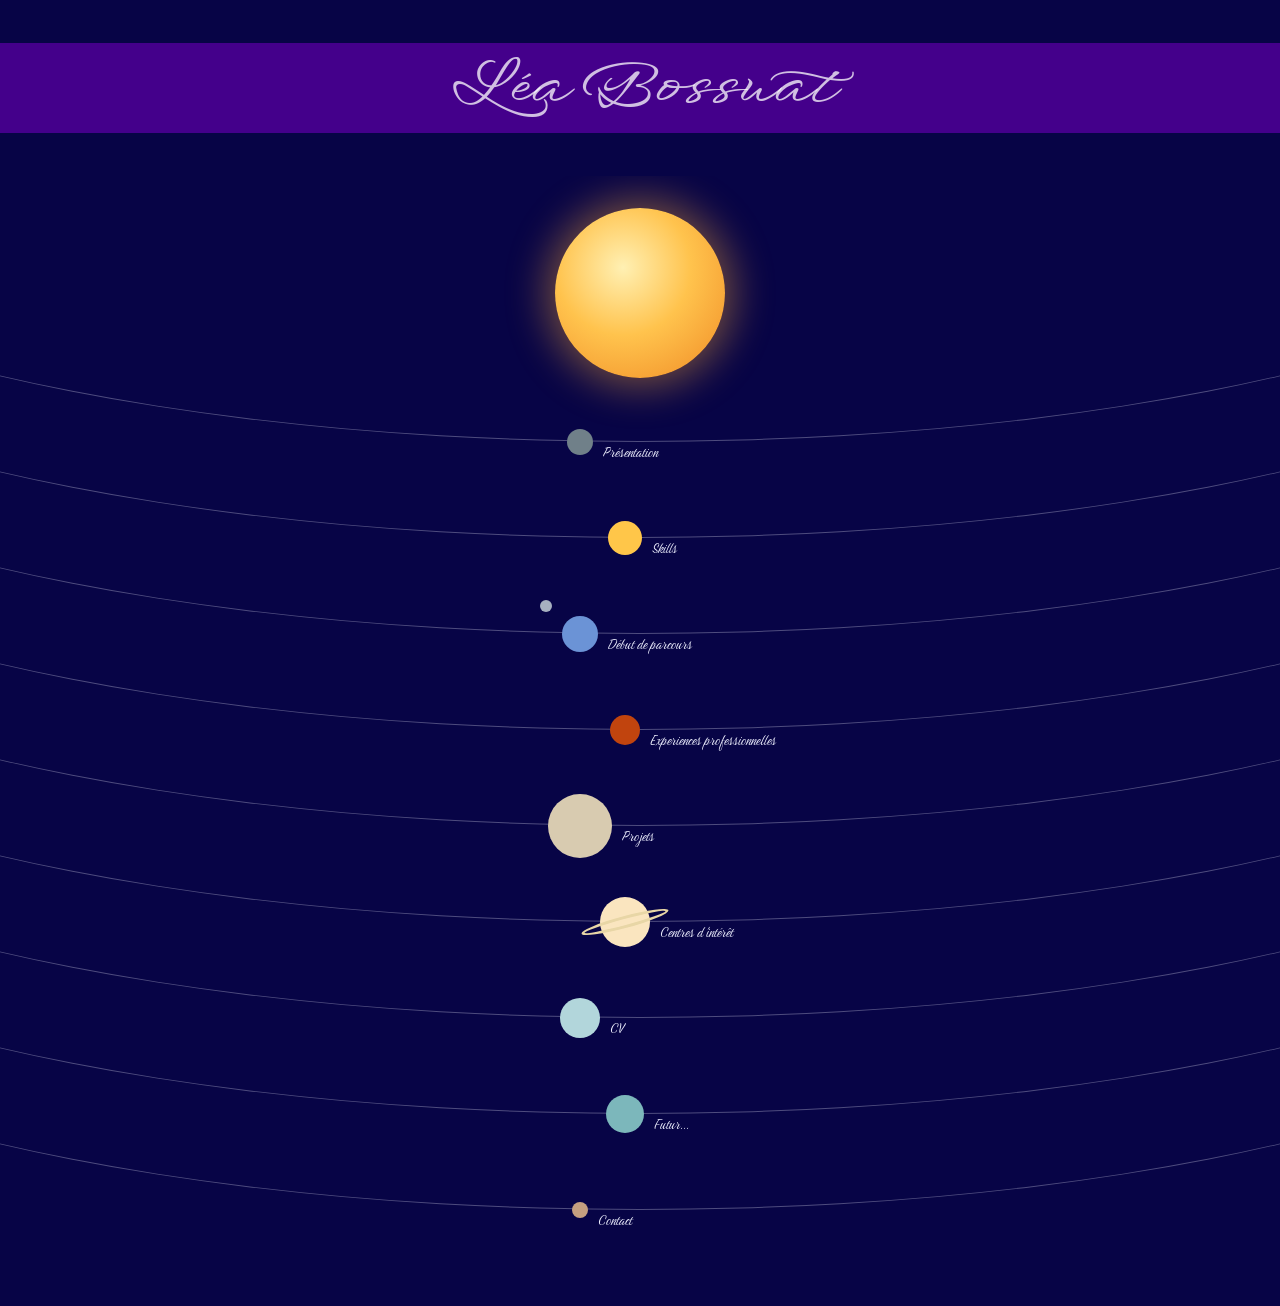
==== home-page.html @ 524cb4bd "first commit" ====
<!DOCTYPE html>
<html lang="fr">


    <head>
        <meta charset="UTF-8">
        <title>Bossuat Léa - Portfolio</title>
        <meta name="viewport" content="width=device-width, initial-scale=1.0">
        <script src="https://cdnjs.cloudflare.com/ajax/libs/materialize/1.0.0/js/materialize.min.js"></script>

        <!-- Font titre -->
        <link rel="preconnect" href="https://fonts.googleapis.com">
        <link rel="preconnect" href="https://fonts.gstatic.com" crossorigin>
        <link href="https://fonts.googleapis.com/css2?family=WindSong:wght@500&display=swap" rel="stylesheet">

        <!-- Font texte -->
        <link rel="preconnect" href="https://fonts.googleapis.com">
        <link rel="preconnect" href="https://fonts.gstatic.com" crossorigin>
        <link href="https://fonts.googleapis.com/css2?family=Birthstone&family=WindSong:wght@400;500&display=swap" rel="stylesheet">

        <link rel="stylesheet" href="home-page.css">
    </head>

    <body class="infinite-blue">

        <!-- Titre de haut de page -->
        <header class="cosmic-purple">
            <h1 class="white">Léa Bossuat</h1>
        </header>

        <!-- Système solaire -->
        <main class="systeme">

            <!-- Soleil -->
            <a class="soleil" id="soleil"></a>

            <!-- Planètes début -->
            <ol class="orbites">
            <li class="orbite" id="o-presentation">
                    <a href="#presentation" class="planete mercure">
                        <span class="etiquette">Présentation</span>
                    </a>
                </li>

                <li class="orbite" id="o-skills">
                    <a href="#skills" class="planete venus">
                        <span class="etiquette">Skills</span>
                    </a>
                </li>

                <!-- Terre & Lune -->
                <li class="orbite" id="o-parcours">
                    <a href="#debut-parcours" class="planete terre">
                        <span class="etiquette">Début de parcours</span>
                    </a>
                    <a href="#parcours-en-cours" class="lune" aria-label="Parcours en cours"></a>
                </li>

                <!-- Planètes suite -->
                <li class="orbite" id="o-experience">
                    <a href="#experience" class="planete mars">
                        <span class="etiquette">Experiences professionnelles</span>
                    </a>
                </li>

                <li class="orbite" id="o-projets">
                    <a href="#projets" class="planete jupiter">
                        <span class="etiquette">Projets</span>
                    </a>
                </li>

                <li class="orbite" id="o-interets">
                    <a href="#interets" class="planete saturne">
                        <span class="etiquette">Centres d'intérêt</span>
                    </a>
                </li>

                <li class="orbite" id="o-cv">
                    <a href="#cv" class="planete uranus">
                        <span class="etiquette">CV</span>
                    </a>
                </li>

                <li class="orbite" id="o-futur">
                    <a href="#futur" class="planete neptune">
                        <span class="etiquette">Futur...</span>
                    </a>
                </li>

                 <li class="orbite" id="o-contact">
                    <a href="#contact" class="planete pluton">
                        <span class="etiquette">Contact</span>
                    </a>
                 </li>

            </ol>
        </main>

    <!-- FICHES PLANETES -->

        <!-- Présentation -->
        <section class="fiche" id="presentation" aria-labelledby="t-presentation">
            <a href="#o-presentation" class="grande-planete mercure" aria-label="Revenir au système solaire"></a>
            <div class="volet">
                <p class="astuce">Touche la planète pour revenir</p>
                <h2 id="t-presentation">Présentation</h2>
                <p class="center"> Hello ! Je m'appelle Léa Bossuat, j'ai 19 ans et je vous souhaite la bienvenue sur mon 1er portfolio !</p>
                <p class="center">
                    J'ai étudié dans le sud de la France jusqu'à mon baccalauréat avant de déménager à Versailles pour continuer mes études. Je pars en parfumerie, car depuis petite, les jardins, les fleurs et les odeurs m'attirent beaucoup. Après 2 années et l'obtention de mon diplôme, je décide de retourner dans le sud d'abord pour retrouver mes proches mais aussi pour me réorienter. 
                    C'est quelque mois avant ce déménagement que je découvre EPITECH et que je me décide à tenter l'experience, motivé par ma passion d'enfant, les jeux vidéo.<br>     
                </p>
                <p class="center"> 
                    Comme vous avez pu le voir en arrivant, mon portfolio est sur le thème de notre système solaire, vous allez pouvoir voyager entre les planètes pour me découvrir moi et mon parcours petit à petit.<br>
                    Sur ce, je vous souhaite bon voyage ! 
                </p>
                <nav class="fiche-nav">
                    <a href="#skills" class="nav-suiv">
                        <span class="mini venus"></span>Skills
                    </a>
                </nav>
            </div>
        </section>

        <!-- Skills -->
        <section class="fiche" id="skills" aria-labelledby="t-skills">
            <a href="#o-skills" class="grande-planete venus" aria-label="Revenir au système solaire"></a>
            <div class="volet">
                <p class="astuce">Touche la planète pour revenir</p>
                <h2 id="t-skills">Skills</h2>
                <p>Langues</p>
                <ul class="competences">
                    <li>
                        <span class="competence-nom">Francais </span>Native 
                    <li>
                        <span class="competence-nom">Anglais</span>
                        <span class="barre niveau-80" role="meter" aria-valuenow="80" aria-valuemin="0" aria-valuemax="100" aria-label="Anglais"></span>
                    </li>
                </ul>

                <p>Langages</p>
                <ul class="competences">
                    <li>
                        <span class="competence-nom">Python</span>
                        <span class="barre niveau-60" role="meter" aria-valuenow="60" aria-valuemin="0" aria-valuemax="100" aria-label="Python"></span>
                    <li>
                        <span class="competence-nom">HTML</span>
                        <span class="barre niveau-50" role="meter" aria-valuenow="50" aria-valuemin="0" aria-valuemax="100" aria-label="HTML"></span>
                    </li>
                    <li>
                        <span class="competence-nom">CSS </span>
                        <span class="barre niveau-45" role="meter" aria-valuenow="45" aria-valuemin="0" aria-valuemax="100" aria-label="CSS"></span>
                    </li>
                    <li>
                        <span class="competence-nom">JavaScript</span>
                        <span class="barre niveau-20" role="meter" aria-valuenow="20" aria-valuemin="0" aria-valuemax="100" aria-label="JavaScript"></span>
                    </li>
                </ul>

                <p><h3>Soft skills</h3></p>
                <ul>
                    <li>Travail d'équipe</li>
                    <li>Autonomie</li>
                    <li>Communication</li>
                    <li>Adaptabilité</li>
                    <li>Esprit critique</li>
                </ul>

                <nav class="fiche-nav">
                    <a href="#presentation" class="nav-prec">
                        <span class="mini mercure"></span>Présentation
                    </a>
                    <a href="#debut-parcours" class="nav-suiv">
                        <span class="mini terre"></span>Début de parcours
                    </a>
                </nav>
            </div>
        </section>

        <!-- Debut de parcours -->
        <section class="fiche" id="debut-parcours" aria-labelledby="t-debut-parcours">
            <a href="#o-parcours" class="grande-planete terre" aria-label="Revenir au système solaire"></a>
            <div class="volet">
                <p class="astuce">Touche la planète pour revenir</p>
                <h2 id="t-debut-parcours">Début de parcours</h2>

                <p>
                    <article class="item">
                        <div class="item-gauche">
                            <h3>Lycée l'Empéri</h3>
                            <p>Salon de Provence<br>
                                2023-2024</p>
                        </div>
                        <div class="item-droite">
                            <h3>Baccalauréat</h3>
                            <p>Obtention du baccalauréat a dominante scientifique (Mathématiques, Physique-chimie, SVT -abandonnée en 1ère-) avec mention</p>
                        </div>
                    </article>

                    <article class="item">
                        <div class="item-gauche">
                            <h3>ISIPCA</h3>
                            <p>Versailles<br>
                                2024-2026</p>
                        </div>
                        <div class="item-droite">
                            <h3>Formation TSL (Technicien spécialisé des laboratoires)</h3>
                            <p>
                                Formation professionnalisante BAC+2, en parfumerie, cosmétique et arôme.<br>
                                Alternance, travail en laboratoire, analyse de matières premières.
                            </p>
                        </div>
                    </article>
                </p>

                <nav class="fiche-nav">
                    <a href="#skills" class="nav-prec">
                        <span class="mini venus"></span>Skills
                    </a>

                    <!-- Ligne pour la lune au milieu -->
                    <a href="#parcours-en-cours" class="nav-centre">
                        <span class="mini lune-couleur"></span>Parcours en cours
                    </a>

                    <a href="#experience" class="nav-suiv">
                        <span class="mini mars"></span>Experiences professionnelles
                    </a>
                </nav>
            </div>
        </section>

        <!-- Parcours en cours -->
        <section class="fiche" id="parcours-en-cours" aria-labelledby="t-parcours-en-cours">
            <a href="#o-parcours" class="grande-planete lune-couleur" aria-label="Revenir au système solaire"></a>
            <div class="volet">
                <p class="astuce">Touche la Lune pour revenir</p>
                <h2 id="t-parcours-en-cours">Parcours en cours</h2>
                <p>
                    <article class="item">
                        <div class="item-gauche">
                            <h3>EPITECH</h3>
                            <p>
                                Montpellier<br>
                                2026-2029
                            </p>
                        </div>
                        <div class="item-droite">
                            <h3>Master of Science</h3>
                            <p>
                                2026 - Début en 3ème année en Pré-MSc <br>
                                Apprentissage de langages (Python, HTML, CSS, ...)
                            </p>
                        </div>
                    </article>
                </p>
                <nav class="fiche-nav">
                    <a href="#debut-parcours" class="nav-centre">
                        <span class="mini terre"></span>Début du parcours
                    </a>
                </nav>
            </div>
        </section>

        <!-- Experience professionnelles -->
        <section class="fiche" id="experience" aria-labelledby="t-experience">
            <a href="#o-experience" class="grande-planete mars" aria-label="Revenir au système solaire"></a>
            <div class="volet">
                <p class="astuce">Touche la planète pour revenir</p>
                <h2 id="t-experience">Experiences professionnelles</h2>
                <p>
                    <article class="item">
                        <div class="item-gauche">
                            <h3>Alternance <br> ISIPCA</h3>
                            <p>
                                2024-2026
                            </p>
                        </div>
                        <div class="item-droite">
                            <h3>IFF - International Flavors & Fragrances</h3>
                            <p>
                                Entreprise mondiale, où j'ai pu découvrir toute la chaine de création d'un parfum.
                                J'ai pu également tester différents poste dans mon service : <br>
                                la pesée, <br>
                                le planning (gestion et distribution des demandes), <br>
                                le stockage (gestion de matières premières : commande, rangement, peremption, pollution)<br>
                                <br>
                                J'ai pu acquérir de nombreuses compétences comme l'organisation ou même la gestion du temps avec des délais à respecter.
                            </p>
                        </div>
                    </article>
                </p>
                <nav class="fiche-nav">
                    <a href="#debut-parcours" class="nav-prec">
                        <span class="mini terre"></span>Début de parcours
                    </a>
                    <a href="#projets" class="nav-suiv">
                        <span class="mini jupiter"></span>Projets
                    </a>
                </nav>
            </div>
        </section>

        <!-- Projets -->
        <section class="fiche" id="projets" aria-labelledby="t-projets">
            <a href="#o-projets" class="grande-planete jupiter" aria-label="Revenir au système solaire"></a>
            <div class="volet">
                <p class="astuce">Touche la planète pour revenir</p>
                <h2 id="t-projets">Projets</h2>
                <p>Texte</p>
                <nav class="fiche-nav">
                    <a href="#experience" class="nav-prec">
                        <span class="mini mars"></span>Experiences professionnelles
                    </a>
                    <a href="#interets" class="nav-suiv">
                        <span class="mini saturne"></span>Centre d'intérêts
                    </a>
                </nav>
            </div>
        </section>

         <!-- Centre d'intérêts -->
        <section class="fiche" id="interets" aria-labelledby="t-interets">
            <a href="#o-interets" class="grande-planete saturne" aria-label="Revenir au système solaire"></a>
            <div class="volet">
                <p class="astuce">Touche la planète pour revenir</p>
                <h2 id="t-interets">Centre d'intérêt</h2>
                <div class="cartes">
                    <article class="carte Saturne">
                        <h3>Jeux vidéo</h3>
                        <p>Texte</p>
                    </article>
                    <article class="carte Saturne">
                        <h3>Parfum</h3>
                        <p>Texte</p>
                    </article>
                    <article class="carte Saturne">
                        <h3>Voyage</h3>
                        <p>Texte</p>
                    </article>
                    <article class="carte Saturne">
                        <h3>Sport</h3>
                        <p>Texte</p>
                    </article>
                    <article class="carte Saturne">
                        <h3>Astronomie</h3>
                        <p>Texte</p>
                    </article>
                    <article class="carte Saturne">
                        <h3>Mythologie</h3>
                        <p>Texte</p>
                    </article>
                </div>
                <nav class="fiche-nav">
                    <a href="#projets" class="nav-prec">
                        <span class="mini jupiter"></span>Projets
                    </a>
                    <a href="#cv" class="nav-suiv">
                        <span class="mini uranus"></span>CV
                    </a>
                </nav>
            </div>
        </section>

        <!-- CV -->
        <section class="fiche" id="cv" aria-labelledby="t-cv">
            <a href="#o-cv" class="grande-planete uranus" aria-label="Revenir au système solaire"></a>
            <div class="volet">
                <p class="astuce">Touche la planète pour revenir</p>
                <h2 id="t-cv">CV</h2>
                <p class="center">
                    Mon CV, à télécharger en pdf ci dessous : <br>
                    <br>
                    <a href="cv.pdf" download>Télécharger mon CV</a>
                </p>
                <nav class="fiche-nav">
                    <a href="#interets" class="nav-prec">
                        <span class="mini saturne"></span>Centre d'intérêt
                    </a>
                    <a href="#futur" class="nav-suiv">
                        <span class="mini neptune"></span>Futur
                    </a>
                </nav>
            </div>
        </section>

        <!-- Futur -->
        <section class="fiche" id="futur" aria-labelledby="t-futur">
            <a href="#o-futur" class="grande-planete neptune" aria-label="Revenir au système solaire"></a>
            <div class="volet">
                <p class="astuce">Touche la planète pour revenir</p>
                <h2 id="t-futur">Futur</h2>
                <p>Texte</p>
                <nav class="fiche-nav">
                    <a href="#cv" class="nav-prec">
                        <span class="mini uranus"></span>CV
                    </a>
                    <a href="#contact" class="nav-suiv">
                        <span class="mini pluton"></span>Contact
                    </a>
                </nav>
            </div>
        </section>

        <!-- Contact -->
        <section class="fiche" id="contact" aria-labelledby="t-contact">
            <a href="#o-contact" class="grande-planete pluton" aria-label="Revenir au système solaire"></a>
            <div class="volet">
                <p class="astuce">Touche la planète pour revenir</p>
                <h2 id="t-contact">Contact</h2>

                <p class="lien">
                    <a href="https://github.com/Asleya" target="_blank" rel="noopener"> GitHub </a>   -   
                    <a href="https://www.linkedin.com/in/léa-bossuat-60a675300/" target="_blank" re="noopener"> Linkedin </a>   -   
                    <a href="https://www.instagram.com/juste._.lea_/" target="_blank" rel="noopener"> Instagram </a>
                </p>

                <form class="formulaire" action="https://formspree.io/f/mdekllyo" method="post">
                    <label for="nom">Nom</label>
                    <input type="text" id="nom" name="nom" required>

                    <label for="prenom">Prénom</label>
                    <input type="text" id="prenom" name="prenom" required>

                    <label for="email">Email</label>
                    <input type="email" id="email" name="email" required>

                    <label for="message">Message</label>
                    <textarea id="message" name="message" rows="5"></textarea>
 
                    <button type="submit">Submit</button>
                </form>
                <nav class="fiche-nav">
                    <a href="#futur" class="nav-prec">
                        <span class="mini neptune"></span>Futur
                    </a>
                </nav>
            </div>
        </section>

    </body>
</html>
---- home-page.css ----
.infinite-blue { background-color: #070446; } /* Background principal*/
.cosmic-purple { background-color: #44008b; } /* Background titre*/
.white { color: rgba(255, 255, 255, 0.75)} /* Texte h1*/

a {color: inherit; text-decoration: none; }

/*Font et détail titre*/
h1 { 
    font-family: "WindSong", cursive;
    font-size: 4rem;
    font-weight: 500;
    font-style: normal;
    text-align:center;
}

.birthstone-regular {
  font-family: "Birthstone", cursive;
  font-weight: 400;
  font-style: normal;
}

/* Couleurs et photo astres */ 

.mercure {
    --taille: 26px;
    --couleur: #708089;
}

.venus {
    --taille: 34px;
    --couleur: #FFC649;
}

.terre {
    --taille: 36px;
    --couleur: #6b93d6;
}

.lune {
    --taille: 12px;
    --couleur: #A7B0C0;
}

.mars {
    --taille: 30px;
    --couleur: #C1440E; 
}

.jupiter {
    --taille: 64px;
    --couleur: #d8cbb0;
}

.saturne {
    --taille: 50px;
    --couleur: #FAE5BF; 
}

.uranus {
    --taille: 40px;
    --couleur: #B2D6DB;
}

.neptune {
    --taille: 38px;
    --couleur: #7CB7BB; 
}

.pluton {
    --taille: 16px;
    --couleur: #C5A080; 
}

.soleil-couleur { --couleur: #ffb938; }
.lune-couleur { --couleur: #A7B0C0; }

/* Base */

*,
*::before,
*::after {
    box-sizing: border-box;
}

body {
    margin : 0;
    font-family: "Birthstone", cursive;
    color: #eef0ff;

    /* Fond nuit + étoile */

    background: 
        radial-gradient(1px 1px at 12% 18%, #fff 50%, transparent 50%), /*étoile*/
        radial-gradient(2px 2px at 42% 31%, #fff 50%, transparent 50%), /*étoile*/
        radial-gradient(2px 3px at 68% 9%, #fff 50%, transparent 50%), /*étoile*/
        radial-gradient(4px 5px at 85% 62%, #fff 50%, transparent 50%), /*étoile*/
        radial-gradient(1px 2px at 33% 77%, #fff 50%, transparent 50%), /*étoile*/
        radial-gradient(3px 3px at 52% 40%, #fff 50%, transparent 50%), /*étoile*/
        radial-gradient(3px 3px at 72% 80%, #fff 50%, transparent 50%), /*étoile*/
        radial-gradient(ellipse at 20% 30%, #1F1F45 70%); /*background*/
        background-attachment: fixed;
        min-height: 100vh; /* Prend tout l'écran */
}


/* SYSTEME TELEPHONE (vertical) */

.systeme {
    display: flex;
    flex-direction: column;
    align-items: center;
    min-height: 100vh;
    overflow: hidden;   /* Coupe les orbites qui dépasse = pas de scroll horizontal */
}

/* SOLEIL */

.soleil {
    flex-shrink: 0;
    position: relative;
    z-index: 2;
    width: 170px;
    aspect-ratio: 1;
    margin: 2rem 0 1rem;
    border-radius: 50%;
    display: flex;
    background: radial-gradient(circle at 40% 35%, #fff0b3, #ffc34d 45%, #f08a24 100%);
    box-shadow: 0 0 40px 8px rgba(255, 170, 50, .45);
}

/* ORBITES */

.orbites {
    list-style: none;
    margin: 0;
    padding: 0 0 3rem;
    width: 100%;
    display: flex;
    flex-direction: column;
}

.orbite {
    position: relative;
    height: 96px;
    display: flex;
    align-items: center;
    justify-content: center;
    scroll-margin-top: 40vh; /* page d'acceuil --> planète toujours vers le centre même après avoir été cliqué */

    /* décalage des planètes */
    --dx: -60px;
    --dy: 0px;
}

.orbite:nth-child(even) {
    --dx: -15px;
}

    /* Arc d'orbites */

    .orbite::before {
        content: "";
        position: absolute;
        left: -30%;
        right: -30%;
        bottom: 50%;
        height: 600px;
        border-bottom: 1.5px solid rgba(240, 240, 255, .30);
        border-radius: 50%;
        pointer-events: none;
    }

    .orbite-lointaine::before {
        border-bottom-style: dashed;
    }

/* LES PLANETES */

.planete,
.lune {
    position: relative;
    z-index: 1;
    width: var(--taille);
    aspect-ratio: 1;
    border-radius: 50%;
    background: var(--couleur) center / cover no-repeat;
    transform: translate(var(--dx), var(--dy));
    transition: box-shadow .2s;
}

.planete {
    height: var(--taille);
    flex-shrink: 0;
}

.planete:hover,
.lune:hover {
    box-shadow: 0 0 0 4px rgba(238, 240, 255, .25);
}

    /* anneau de saturne */

    .saturne::after {
        content: "";
        position: absolute;
        inset: 38% -40%;
        border: 3px solid #e8d6a6;
        border-radius: 50%;
        transform: rotate(-15deg);
        pointer-events: none;
    }

.lune {
    position: absolute;
    top: 50%;
    left: 50%;
    margin: -34px 0 0 -40px
}

.etiquette {
    position: absolute;
    left: calc(100% + 10px);
    top: 50%;
    white-space: nowrap;    /* Texte sur 1 seule ligne */
    font-size: 1rem;
}

.fiche {
    position: fixed;
    inset: 0;   /*plein écran*/

    z-index: 10;
    overflow-y: auto;   /* scroll auto si texte trop long*/

    overflow-x: hidden;
    padding-bottom: 2rem; 
    background-color: #070446;

    visibility: hidden;
    opacity: 0;
    transition: opacity .4s, visibility 0s .4s;
    /*fermeture : fondu puis cache (visi. attend 0.4s)*/
}

.fiche:target { /*affiche la fiche*/
    visibility: visible;
    opacity: 1;
    transition: opacity .3s;
}

/* Quand fiche ouverte bloque le scroll de la page derrière */
body:has(.fiche:target) {
    overflow: hidden;
}

/* Planète en haut */

.grande-planete {
    --largeur: min(120vw, 720px);
    display: block;
    position: relative;
    z-index: 2;
    left: 50%;
    width: var(--largeur);
    aspect-ratio: 1;
    border-radius: 50%;
    margin-top: calc(var(--largeur) * -0.66);
    transform: translateX(-50%);
    background: 
        radial-gradient(circle at 50% 20%, transparent 55%, rgba(0, 0, 0, .35)),
        var(--couleur) center / cover no-repeat;
    box-shadow: 0 0 60px -10px var(--couleur);
    cursor: pointer;
}

/* planète qui grandit */

.fiche:target .grande-planete {
    animation: planete-monte .8s cubic-bezier(.3, .8, .3, 1) both;
}

@keyframes planete-monte {
    from { transform: translate(-50%, 55vh) scale(.08); }
    to { transform: translate(-50%, 0) scale(1); }
}

/* effet planète back */

.grande-planete:active {
    filter : brightness(1.15);
}

/* anneau saturne */

.grande-planete.saturne::after {
    border-width: 12px;
}

/* Volet sous la planète */

.volet {
    position: relative;
    z-index: 1;
    width: calc(100% - 2rem);
    max-width: 640px;
    margin: -3rem auto 0;
    padding: 4rem 1.25rem 1.5rem;
    border-radius: 0 0 24px 24px;
    background-color: rgba(68, 0, 139, .55);
    border: 1px solid rgba(238, 240, 255, .15);
    border-top: none;
    font-size: 1.5rem;
    line-height: 1.3;   /* écart entre les lignes */
}

/* ouverture haut en base */

.fiche:target .volet {
    animation: deroule .7s .5s ease-out both;
}

@keyframes deroule {
    from { clip-path: inset(0 0 100% 0); }  /* 'enroulé' */
    to { clip-path: inset(0 0 0 0); }   /* visible */
}

.volet h2 {
    font-family: "WindSong", cursive;
    font-size: 2.2rem;
    font-weight: 500;
    text-align:center;
    margin: 0 0 1rem;
}

.astuce {
    margin: 0 0 .5rem;
    text-align: center;
    font-size: 1.1rem;
    opacity: .6;
}

/* boutons précédent/suivant */

.fiche-nav {
    display: flex;
    justify-content: space-between;
    gap: 1rem;
    margin-top: 2rem;
    padding-top: 1rem;
    border-top: 1px solid rgba(238, 240, 255, .15);
}

.fiche-nav a {
    display:flex;
    flex-direction: column;
    align-items: center;
    gap:.4rem;
    max-width: 45%;
    font-size: 1.2rem;
    text-align: center;
    transition: transform .2s;
}

.fiche-nav a:hover,
.fiche-nav a:active {
    transform: scale(1.1);
}

/* flèche */

.nav-prec::before { content: "←"; }
.nav-suiv::before { content: "→"; }

/* place fixe 'suivant' : à droite quand il est tout seul (Mercure) */

.nav-suiv:only-child { margin-left: auto; }

/* flèche mini lune et mini terre */

.nav-centre::before { content: "↓"; }

/* le lien du milieu reste centré (Terre et Lune) */
.nav-centre { margin-inline: auto; }

/* mini planète */

.mini {
    position: relative;
    width: 44px;
    aspect-ratio: 1;
    border-radius: 50%;
    background: var(--couleur) center / cover no-repeat;
    box-shadow: 0 0 12px -2px var(--couleur);
}

/* Niveau compétences */

.niveau-20 { --niveau: 20%; }
.niveau-45 { --niveau: 45%; }
.niveau-50 { --niveau: 50%; }
.niveau-60 { --niveau: 60%; }
.niveau-80 { --niveau: 80%; }

/* Barre compétence */

.barre {
    position: relative;
    display: block;
    height: 10px;
    border-radius: 999px;
    background-color: rgba(240, 240, 255, .85);
}

.barre::before {
    content: "";
    position: absolute;
    top: 0;
    bottom: 0;
    left: 0;
    width: var(--niveau);
    border-radius: inherit;
    background: linear-gradient(90deg, #44008b, #9b5cff);
    box-shadow: 0 0 10px #9b5cff;
}

.barre::after {
    content: "";
    position: absolute;
    top: 50%;
    left: var(--niveau);
    width: 18px;
    aspect-ratio: 1;
    border-radius: 50%;
    transform: translate(-50%, -50%);
    background: radial-gradient(circle at 35% 35%, #fff, #c9a0ff 60%, #7a2cff);
    box-shadow: 0 0 12px 2px #b57bff;
}

/* animation remplissaeg */

.fiche:target .barre::before {
    animation: remplir 1s 1.2s ease-out both;
}

.fiche:target .barre::after {
    animation: glisser 1s 1.2s ease-out both;
}

@keyframes remplir {
    from { width: 0; }
}

@keyframes glisser {
    from { left: 0; }
}

/* Placement */

.competence-nom {
    display: flex;
    justify-content: space-between;
    margin-bottom: .4rem;
}

/* Placement parcours */

.item {
    display: grid;
    grid-template-columns: 150px 1fr;
}

    /* colonne de gauche */
    
    .item-gauche p {
        line-height: 1;
    }

    /* colonne de droite */

    .item-droite {
        position: relative;
        border-left: 2px solid #eef0ff;
        padding: 0 0 1.8rem 1.8rem;
    }

/* Centre d'intérêt */

.cartes {
    display: flex;
    flex-direction: row;
    align-content: center;
    justify-content: center;
    gap: 1.5rem;
}

.carte {
    flex: 1 1 200px;

    padding: 1.5rem;
    border: 1px solid rgba(238, 240, 255, .15);
    border-radius: 16px;
    background-color: rgba(7, 4, 70, .6);
    box-shadow: 0 0 0 0 transparent;
    transition: transform .3s, box-shadow .3s, border-color .3s;
}

/* Formulaire */

.formulaire {
    display: flex;
    flex-direction: column;
    gap: .3rem;
}

.formulaire input,
.formulaire textarea {
    width: 100%;
    margin-bottom: .8rem;
    padding: .6rem .8rem;
    border: 1px solid rgba(238, 240, 255, .3);
    border-radius: 10px;
    background-color: rgba(7, 4, 70, .6);
    color: #eef0ff;
    font: 1rem sans-serif;
    transition: border-color .2s, box-shadow .2s;
}

.formulaire input:focus,
.formulaire textarea:focus {
    outline: none;
    border-color: #C5A080;
    box-shadow: 0 0 0 3px rgba(197, 160, 128, .3);
}

.formulaire button {
    align-self: center;
    padding: .5rem 2rem;
    border: none;
    border-radius: 999px;
    background-color: #C5A080;
    color: #070446;
    font: inherit;
    cursor: pointer;
    transition: transform .2s
}

.formulaire button:hover {
    transform: scale(1.05);
}

.lien {
    text-align: center;
}

.center {
    text-align: center;
}

/* Tablette et ordi */
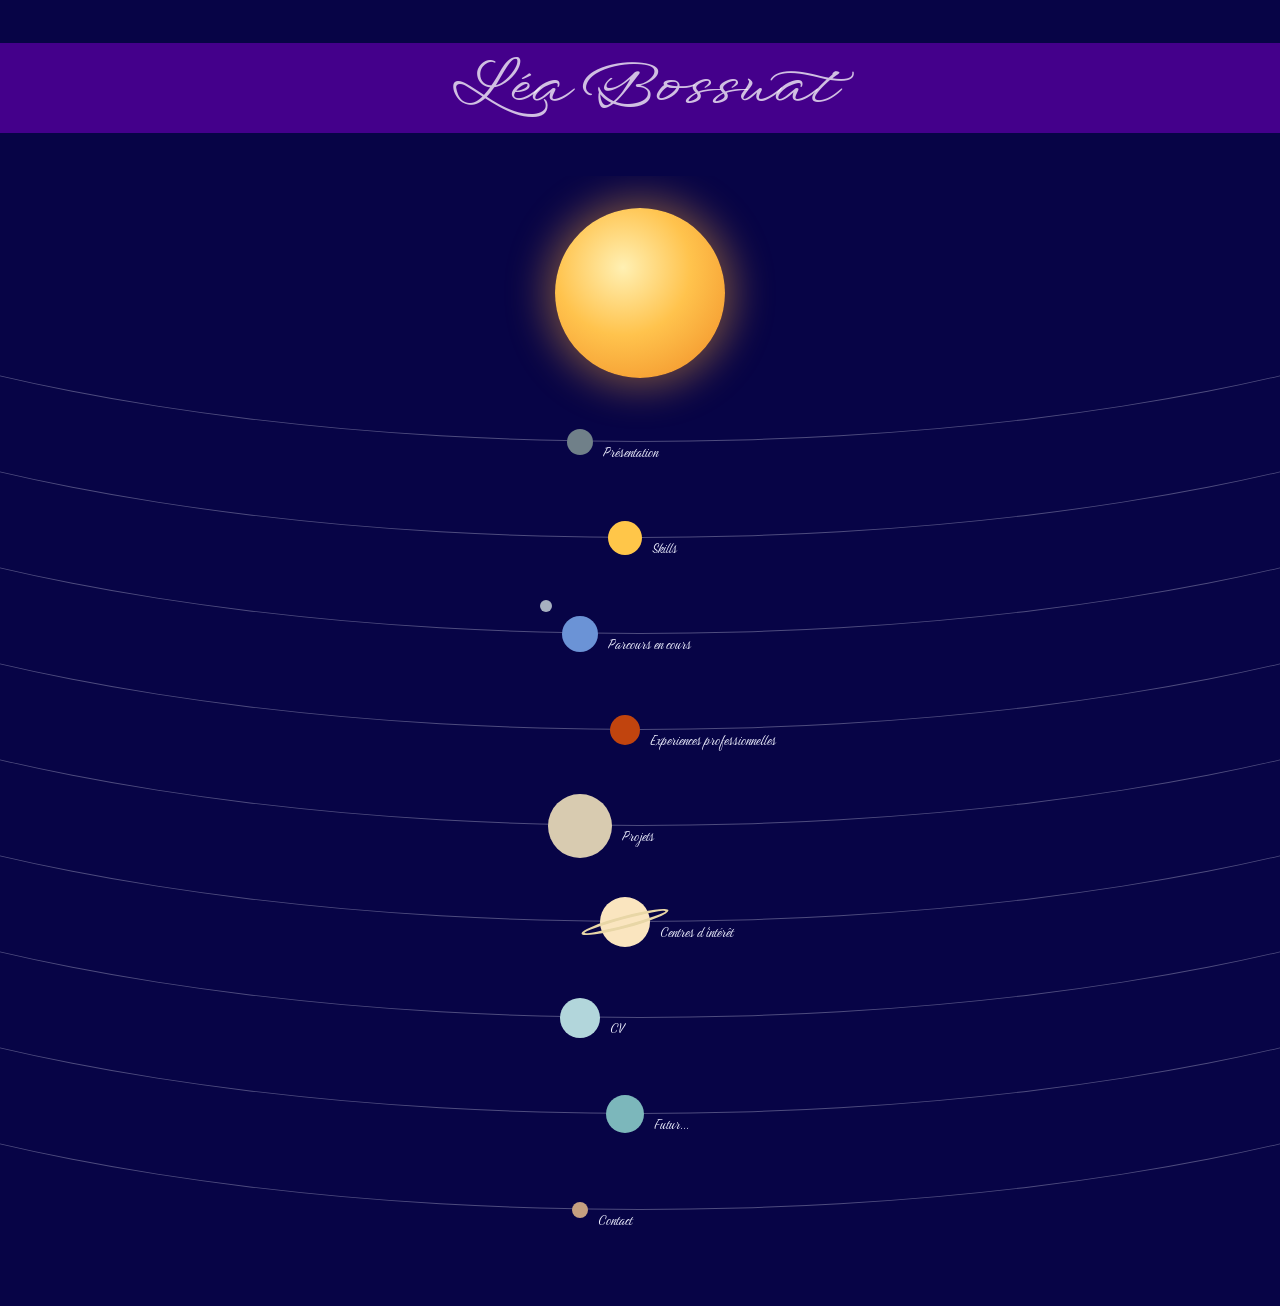
==== commit 0f1a8e26: "Ajout projet + correction" ====
--- a/home-page.html
+++ b/home-page.html
@@ -50,10 +50,10 @@
 
                 <!-- Terre & Lune -->
                 <li class="orbite" id="o-parcours">
-                    <a href="#debut-parcours" class="planete terre">
-                        <span class="etiquette">Début de parcours</span>
-                    </a>
-                    <a href="#parcours-en-cours" class="lune" aria-label="Parcours en cours"></a>
+                    <a href="#parcours-en-cours" class="planete terre">
+                        <span class="etiquette">Parcours en cours</span>
+                    </a>
+                    <a href="#debut-parcours" class="lune" aria-label="Début de parcours"></a>
                 </li>
 
                 <!-- Planètes suite -->
@@ -169,61 +169,8 @@
                     <a href="#presentation" class="nav-prec">
                         <span class="mini mercure"></span>Présentation
                     </a>
-                    <a href="#debut-parcours" class="nav-suiv">
-                        <span class="mini terre"></span>Début de parcours
-                    </a>
-                </nav>
-            </div>
-        </section>
-
-        <!-- Debut de parcours -->
-        <section class="fiche" id="debut-parcours" aria-labelledby="t-debut-parcours">
-            <a href="#o-parcours" class="grande-planete terre" aria-label="Revenir au système solaire"></a>
-            <div class="volet">
-                <p class="astuce">Touche la planète pour revenir</p>
-                <h2 id="t-debut-parcours">Début de parcours</h2>
-
-                <p>
-                    <article class="item">
-                        <div class="item-gauche">
-                            <h3>Lycée l'Empéri</h3>
-                            <p>Salon de Provence<br>
-                                2023-2024</p>
-                        </div>
-                        <div class="item-droite">
-                            <h3>Baccalauréat</h3>
-                            <p>Obtention du baccalauréat a dominante scientifique (Mathématiques, Physique-chimie, SVT -abandonnée en 1ère-) avec mention</p>
-                        </div>
-                    </article>
-
-                    <article class="item">
-                        <div class="item-gauche">
-                            <h3>ISIPCA</h3>
-                            <p>Versailles<br>
-                                2024-2026</p>
-                        </div>
-                        <div class="item-droite">
-                            <h3>Formation TSL (Technicien spécialisé des laboratoires)</h3>
-                            <p>
-                                Formation professionnalisante BAC+2, en parfumerie, cosmétique et arôme.<br>
-                                Alternance, travail en laboratoire, analyse de matières premières.
-                            </p>
-                        </div>
-                    </article>
-                </p>
-
-                <nav class="fiche-nav">
-                    <a href="#skills" class="nav-prec">
-                        <span class="mini venus"></span>Skills
-                    </a>
-
-                    <!-- Ligne pour la lune au milieu -->
-                    <a href="#parcours-en-cours" class="nav-centre">
-                        <span class="mini lune-couleur"></span>Parcours en cours
-                    </a>
-
-                    <a href="#experience" class="nav-suiv">
-                        <span class="mini mars"></span>Experiences professionnelles
+                    <a href="#parcours-en-cours" class="nav-suiv">
+                        <span class="mini terre"></span>Parcours en cours
                     </a>
                 </nav>
             </div>
@@ -231,10 +178,11 @@
 
         <!-- Parcours en cours -->
         <section class="fiche" id="parcours-en-cours" aria-labelledby="t-parcours-en-cours">
-            <a href="#o-parcours" class="grande-planete lune-couleur" aria-label="Revenir au système solaire"></a>
-            <div class="volet">
-                <p class="astuce">Touche la Lune pour revenir</p>
+            <a href="#o-parcours" class="grande-planete terre" aria-label="Revenir au système solaire"></a>
+            <div class="volet">
+                <p class="astuce">Touche la planète pour revenir</p>
                 <h2 id="t-parcours-en-cours">Parcours en cours</h2>
+
                 <p>
                     <article class="item">
                         <div class="item-gauche">
@@ -248,14 +196,71 @@
                             <h3>Master of Science</h3>
                             <p>
                                 2026 - Début en 3ème année en Pré-MSc <br>
-                                Apprentissage de langages (Python, HTML, CSS, ...)
-                            </p>
-                        </div>
-                    </article>
-                </p>
-                <nav class="fiche-nav">
+                                Apprentissage de langages (Python, HTML, CSS, ...) <br>
+                                Projet de groupe <br>
+                                Développement Web <br>
+                                Développement jeu vidéo 2D <br>
+                            </p>
+                        </div>
+                    </article>
+                </p>
+                
+                <nav class="fiche-nav">
+                    <a href="#skills" class="nav-prec">
+                        <span class="mini venus"></span>Skills
+                    </a>
+                    
+                    <!-- Ligne pour la lune au milieu -->
                     <a href="#debut-parcours" class="nav-centre">
-                        <span class="mini terre"></span>Début du parcours
+                        <span class="mini lune-couleur"></span>Début de parcours
+                    </a>
+                    
+                    <a href="#experience" class="nav-suiv">
+                        <span class="mini mars"></span>Experiences professionnelles
+                    </a>
+                </nav>
+            </div>
+        </section>
+        
+        <!-- Debut de parcours -->
+         <section class="fiche" id="debut-parcours" aria-labelledby="t-debut-parcours">
+            <a href="#o-parcours" class="grande-planete lune-couleur" aria-label="Revenir au système solaire"></a>
+            <div class="volet">
+                <p class="astuce">Touche la Lune pour revenir</p>
+                <h2 id="t-debut-parcours">Début de parcours</h2>
+
+                <p>
+                    <article class="item">
+                        <div class="item-gauche">
+                            <h3>ISIPCA</h3>
+                            <p>Versailles<br>
+                                2024-2026</p>
+                            </div>
+                            <div class="item-droite">
+                                <h3>Formation TSL (Technicien spécialisé des laboratoires)</h3>
+                                <p>
+                                    Formation professionnalisante BAC+2, en parfumerie, cosmétique et arôme.<br>
+                                    Alternance, travail en laboratoire, analyse de matières premières.
+                                </p>
+                            </div>
+                        </article>
+
+                        <article class="item">
+                            <div class="item-gauche">
+                                <h3>Lycée l'Empéri</h3>
+                                <p>Salon de Provence<br>
+                                    2023-2024</p>
+                            </div>
+                            <div class="item-droite">
+                                <h3>Baccalauréat</h3>
+                                <p>Obtention du baccalauréat a dominante scientifique (Mathématiques, Physique-chimie, SVT -abandonnée en 1ère-) avec mention</p>
+                            </div>
+                        </article>
+                </p>
+
+                <nav class="fiche-nav">
+                    <a href="#parcours-en-cours" class="nav-centre">
+                        <span class="mini terre"></span>Parcours en cours
                     </a>
                 </nav>
             </div>
@@ -290,8 +295,8 @@
                     </article>
                 </p>
                 <nav class="fiche-nav">
-                    <a href="#debut-parcours" class="nav-prec">
-                        <span class="mini terre"></span>Début de parcours
+                    <a href="#parcours-en-cours" class="nav-prec">
+                        <span class="mini terre"></span>Parcours en cours
                     </a>
                     <a href="#projets" class="nav-suiv">
                         <span class="mini jupiter"></span>Projets
@@ -306,7 +311,44 @@
             <div class="volet">
                 <p class="astuce">Touche la planète pour revenir</p>
                 <h2 id="t-projets">Projets</h2>
-                <p>Texte</p>
+                <p>
+                    <article class="item">
+                        <div class="item-gauche">
+                            <h3>1er Projet</h3>
+                            <p>Projet type Jobboard<br>
+                                Septembre 2026</p>
+                        </div>
+                        <div class="item-droite">
+                            <h3>JobLeaf</h3>
+                            <p> 
+                                <ul>
+                                    <li>HTML, Tailwind (CSS), Javascript - Frontend</li>
+                                    <li>PHP, postSQL, NGINX - Backend</li>
+                                    <li>Python - Scripts de test et seed</li>
+                                    <li>Docker</li>
+                                </ul>
+                                Projet mené à deux où je me suis surtout occupée de la partie Frontend.
+                            </p>
+                        </div>
+                    </article>
+
+                    <article class="item">
+                        <div class="item-gauche">
+                            <h3>2nd Projet</h3>
+                            <p>Projet type jeu vidéo 2D<br>
+                                Novembre 2026</p>
+                        </div>
+                        <div class="item-droite">
+                            <h3>Epic-Tech</h3>
+                            <p> 
+                                <ul>
+                                    <li>Java</li>
+                                </ul>
+                                Projet mené à quatre. -En cours-
+                            </p>
+                        </div>
+                    </article>
+                </p>
                 <nav class="fiche-nav">
                     <a href="#experience" class="nav-prec">
                         <span class="mini mars"></span>Experiences professionnelles
@@ -370,7 +412,7 @@
                 <p class="center">
                     Mon CV, à télécharger en pdf ci dessous : <br>
                     <br>
-                    <a href="cv.pdf" download>Télécharger mon CV</a>
+                    <a href="CV_Epitech.pdf" download>Télécharger mon CV</a>
                 </p>
                 <nav class="fiche-nav">
                     <a href="#interets" class="nav-prec">
--- a/home-page.css
+++ b/home-page.css
@@ -436,7 +436,7 @@
     box-shadow: 0 0 12px 2px #b57bff;
 }
 
-/* animation remplissaeg */
+/* animation remplissage */
 
 .fiche:target .barre::before {
     animation: remplir 1s 1.2s ease-out both;
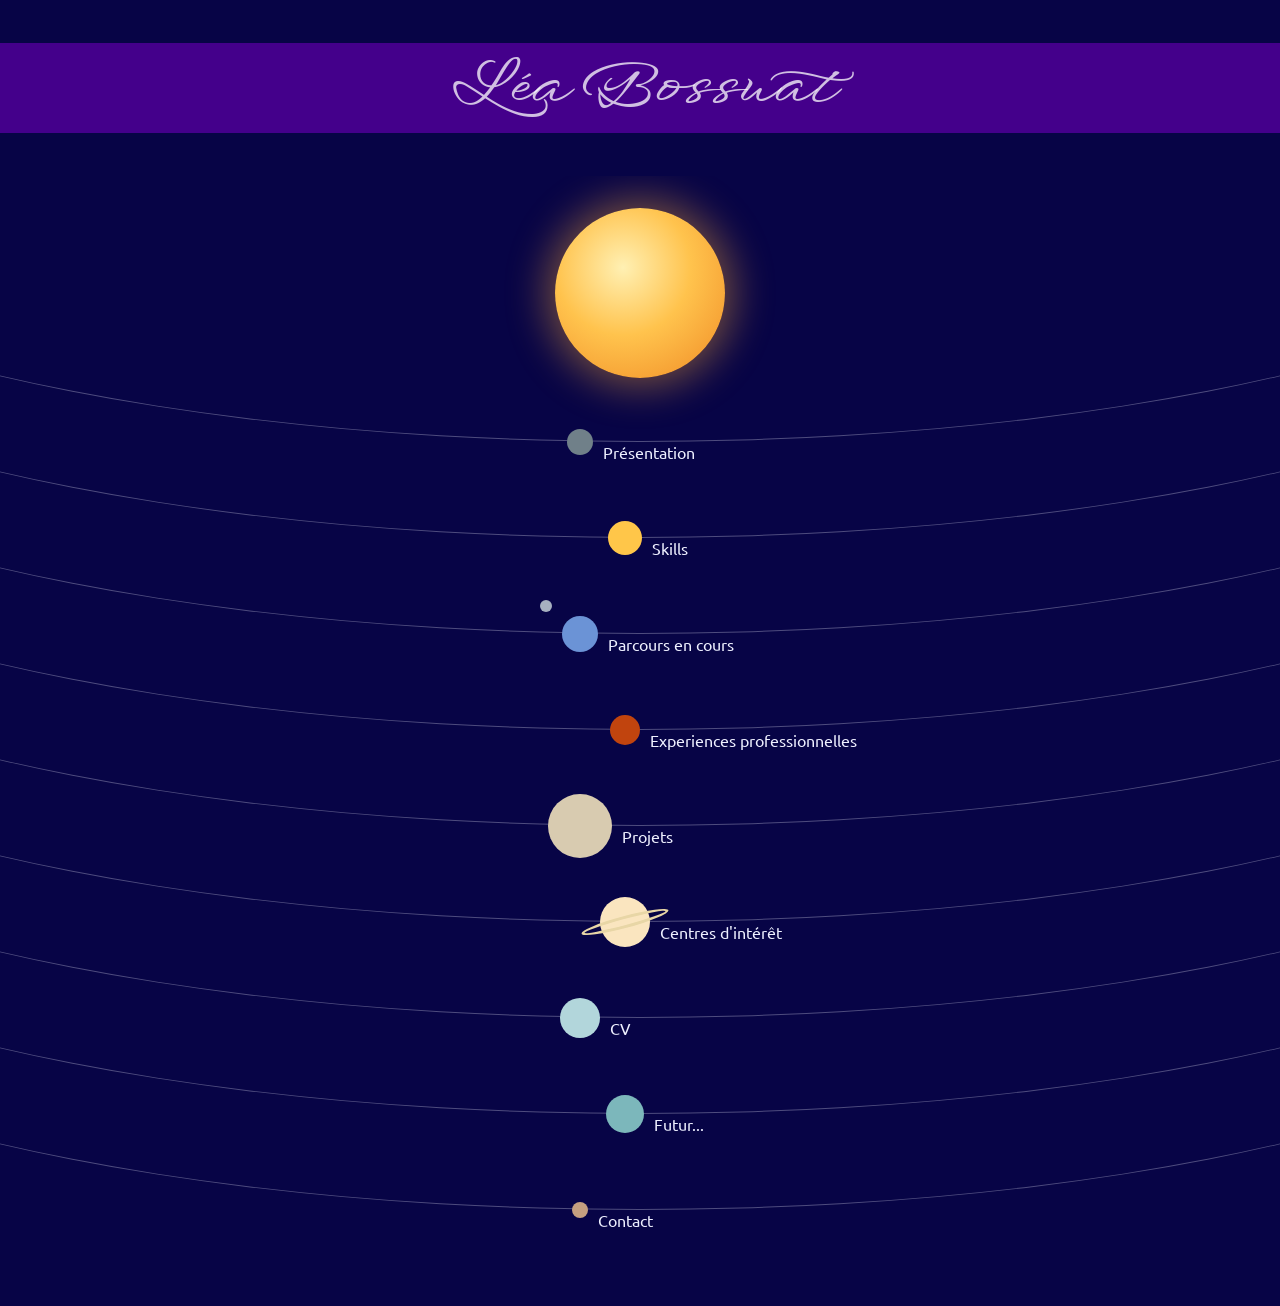
==== commit 55d07ef8: "Centre d'interets" ====
--- a/home-page.html
+++ b/home-page.html
@@ -16,7 +16,7 @@
         <!-- Font texte -->
         <link rel="preconnect" href="https://fonts.googleapis.com">
         <link rel="preconnect" href="https://fonts.gstatic.com" crossorigin>
-        <link href="https://fonts.googleapis.com/css2?family=Birthstone&family=WindSong:wght@400;500&display=swap" rel="stylesheet">
+        <link href="https://fonts.googleapis.com/css2?family=Playfair+Display:wght@900&family=Ubuntu:ital,wght@0,300;0,400;0,500;0,700;1,300;1,400;1,500;1,700&display=swap" rel="stylesheet">
 
         <link rel="stylesheet" href="home-page.css">
     </head>
@@ -127,7 +127,7 @@
             <div class="volet">
                 <p class="astuce">Touche la planète pour revenir</p>
                 <h2 id="t-skills">Skills</h2>
-                <p>Langues</p>
+                <p><h3>Langues</h3></p>
                 <ul class="competences">
                     <li>
                         <span class="competence-nom">Francais </span>Native 
@@ -137,7 +137,7 @@
                     </li>
                 </ul>
 
-                <p>Langages</p>
+                <p><h3>Langages</h3></p>
                 <ul class="competences">
                     <li>
                         <span class="competence-nom">Python</span>
@@ -327,7 +327,7 @@
                                     <li>Python - Scripts de test et seed</li>
                                     <li>Docker</li>
                                 </ul>
-                                Projet mené à deux où je me suis surtout occupée de la partie Frontend.
+                                <p>Projet mené à deux où je me suis surtout occupée de la partie Frontend.</p>
                             </p>
                         </div>
                     </article>
@@ -344,7 +344,7 @@
                                 <ul>
                                     <li>Java</li>
                                 </ul>
-                                Projet mené à quatre. -En cours-
+                                <p>Projet mené à quatre. -En cours-</p>
                             </p>
                         </div>
                     </article>
@@ -367,31 +367,105 @@
                 <p class="astuce">Touche la planète pour revenir</p>
                 <h2 id="t-interets">Centre d'intérêt</h2>
                 <div class="cartes">
-                    <article class="carte Saturne">
-                        <h3>Jeux vidéo</h3>
-                        <p>Texte</p>
-                    </article>
-                    <article class="carte Saturne">
-                        <h3>Parfum</h3>
-                        <p>Texte</p>
-                    </article>
-                    <article class="carte Saturne">
-                        <h3>Voyage</h3>
-                        <p>Texte</p>
-                    </article>
-                    <article class="carte Saturne">
-                        <h3>Sport</h3>
-                        <p>Texte</p>
-                    </article>
-                    <article class="carte Saturne">
-                        <h3>Astronomie</h3>
-                        <p>Texte</p>
-                    </article>
-                    <article class="carte Saturne">
-                        <h3>Mythologie</h3>
-                        <p>Texte</p>
-                    </article>
+
+                    <article class="carte">
+                        <input type="checkbox" id="c-jeux" class="case">
+                        <label for="c-jeux" class="carte-label">
+                            <h3>Jeux vidéo</h3>
+                            <span class="ouvrir">En savoir plus</span>
+                            <span class="fermer">Fermer</span>
+                        </label>
+                        <div class="carte-panneau">
+                            <p>
+                                Une de mes plus grandes passions depuis petite. Je jouais mais je regardais aussi beaucoup de vidéo.
+                                C'est cette passion qui m'a poussé à m'intéresser à ce qu'il y avait derrière.
+                            </p>
+                        </div>
+                    </article>
+                    
+                    <article class="carte">
+                        <input type="checkbox" id="c-photo" class="case">
+                        <label for="c-photo" class="carte-label">
+                            <h3>Photographie</h3>
+                            <span class="ouvrir">En savoir plus</span>
+                            <span class="fermer">Fermer</span>
+                        </label>
+                        <div class="carte-panneau">
+                            <p>
+                                Je pense que cette passion est venu du fait d'avoir eu très tôt accès aux téléphones de mes parents lors des voyages.
+                                J'adorais prendre en photo la moindre chose que j'estimais intéressante. J'ai toujours cette même mentalité, mais j'aime 
+                                particulièrement prendre le ciel et les fleurs en photo. 
+                            </p>
+                        </div>
+                    </article>
+
+                    <article class="carte">
+                        <input type="checkbox" id="c-voyage" class="case">
+                        <label for="c-voyage" class="carte-label">
+                            <h3>Voyage</h3>
+                            <span class="ouvrir">En savoir plus</span>
+                            <span class="fermer">Fermer</span>
+                        </label>
+                        <div class="carte-panneau">
+                            <p>
+                                Cette passion elle aussi vient de ma mère et notamment de mes grand-parents maternel. Ils ont toujours adoré
+                                voyager. Ils m'ont emmené avec eux, surtout en France, et mes parents m'ont permis de visiter beaucoup de pays
+                                tout autour du globe. J'aime beaucoup découvrir de nouvelles cultures, de nouveaux endroits et encore plus avec des 
+                                personnes que j'apprécie.
+                            </p>
+                        </div>
+                    </article>
+
+                    <article class="carte">
+                        <input type="checkbox" id="c-parfum" class="case">
+                        <label for="c-parfum" class="carte-label">
+                            <h3>Parfum</h3>
+                            <span class="ouvrir">En savoir plus</span>
+                            <span class="fermer">Fermer</span>
+                        </label>
+                        <div class="carte-panneau">
+                            <p>
+                                Depuis petite également, cette passion me viens de ma mère qui adorait visiter les jardins botaniques.
+                                J'ai donc toujours aimé sentir, découvrir et analyser les différentes senteur, avant de découvrir que
+                                l'on pouvait les associer afin de créer des parfums.
+                            </p>
+                        </div>
+                    </article>
+
+                    <article class="carte">
+                        <input type="checkbox" id="c-sport" class="case">
+                        <label for="c-sport" class="carte-label">
+                            <h3>Sport</h3>
+                            <span class="indice ouvrir">En savoir plus</span>
+                            <span class="indice fermer">Fermer</span>
+                        </label>
+                        <div class="carte-panneau">
+                            <p>
+                                Le sport est arrivé très tôt dans ma vie aussi, cette fois plutôt grâce à mon père. Je suis un peu touche à tout dans
+                                ce domaine. J'ai fait beaucoup de sport différent qui se pratique seul comme en équipe. Je compte parmi mes préférés 
+                                le handball que j'ai pratiqué pendant 3 ans et le badminton que j'ai pratiqué pendant 4 ans.
+                            </p>
+                        </div>
+                    </article>
+
+                    <article class="carte">
+                        <input type="checkbox" id="c-astro" class="case">
+                        <label for="c-astro" class="carte-label">
+                            <h3>Astronomie</h3>
+                            <span class="ouvrir">En savoir plus</span>
+                            <span class="fermer">Fermer</span>
+                        </label>
+                        <div class="carte-panneau">
+                            <p>
+                                Celui-ci est venu plus tard, lors d'un voyage en norvège. A ce moment j'aimais déjà observer le ciel nocturne, mais
+                                c'est vraiment lors d'un soir où l'on a pu observer les aurores boréales que je me suis pris de passion pour la nuit 
+                                et l'espace.
+                            </p>
+                        </div>
+                    </article>
+
                 </div>
+
                 <nav class="fiche-nav">
                     <a href="#projets" class="nav-prec">
                         <span class="mini jupiter"></span>Projets
@@ -431,7 +505,9 @@
             <div class="volet">
                 <p class="astuce">Touche la planète pour revenir</p>
                 <h2 id="t-futur">Futur</h2>
-                <p>Texte</p>
+                <p class="center">
+                    texte
+                </p>
                 <nav class="fiche-nav">
                     <a href="#cv" class="nav-prec">
                         <span class="mini uranus"></span>CV
@@ -452,8 +528,7 @@
 
                 <p class="lien">
                     <a href="https://github.com/Asleya" target="_blank" rel="noopener"> GitHub </a>   -   
-                    <a href="https://www.linkedin.com/in/léa-bossuat-60a675300/" target="_blank" re="noopener"> Linkedin </a>   -   
-                    <a href="https://www.instagram.com/juste._.lea_/" target="_blank" rel="noopener"> Instagram </a>
+                    <a href="https://www.linkedin.com/in/léa-bossuat-60a675300/" target="_blank" re="noopener"> Linkedin </a>
                 </p>
 
                 <form class="formulaire" action="https://formspree.io/f/mdekllyo" method="post">
--- a/home-page.css
+++ b/home-page.css
@@ -11,6 +11,10 @@
     font-weight: 500;
     font-style: normal;
     text-align:center;
+}
+
+p,ul, li {
+    font-family: "Ubuntu", cursive;
 }
 
 .birthstone-regular {
@@ -488,21 +492,131 @@
 .cartes {
     display: flex;
     flex-direction: row;
-    align-content: center;
-    justify-content: center;
     gap: 1.5rem;
+
+    /* Défilement horizontal */
+    overflow-x: auto;
+    scroll-snap-type: x mandatory; /*les cartes se place bien */
+    overscroll-behavior-x: contain; /*n'entraien pas la page dessous */
+
+    /* Annule le padding */
+    margin-inline: -1.25rem;
+    padding: .5rem 1.25rem 1.25rem;
+
+    /* barre de défilement */
+    scrollbar-width: thin;
+    scrollbar-color: rgba(250, 230, 190, .5) transparent;
 }
 
 .carte {
-    flex: 1 1 200px;
-
-    padding: 1.5rem;
+    --barre: 4.2rem; /* Bande titre */
+
+    flex: 0 0 min(230px, 70%);
+    scroll-snap-align: center;
+
+    /* Taille fixe */
+    flex: 0 0 min(230px, 70%);
+    scroll-snap-align: center;
+
+    position : relative;
+    aspect-ratio: 2 / 3;
     border: 1px solid rgba(238, 240, 255, .15);
     border-radius: 16px;
+    overflow: hidden;
     background-color: rgba(7, 4, 70, .6);
-    box-shadow: 0 0 0 0 transparent;
     transition: transform .3s, box-shadow .3s, border-color .3s;
 }
+
+.carte:hover {
+    transform: translateY(-6px);
+    border-color: rgba(250, 230, 190, .5);
+    box-shadow: 0 10px 24px -6px rgba(250, 230, 190, .35);
+}
+
+/* Pas de JS donc case pour "laisser ouvert" */
+.case {
+    position: absolute;
+    top: 0;
+    left: 0;
+    width: 1px;
+    height: 1px;
+    opacity: 0;
+    margin: 0;
+}
+
+/* carte cliquable et titre */
+.carte-label {
+    position: absolute;
+    inset: 0;
+    z-index: 3;
+    cursor: pointer;
+    display: flex;
+    flex-direction: column;
+    justify-content: flex-end;
+    padding: 1rem;
+}
+
+.carte-label h3 {
+    margin: 0 0 .2rem;
+    font-size: 1.6rem;
+    font-weight: 400;
+    line-height: 1.1;
+}
+
+.carte-label .indice {
+    font-size: .50rem;
+    letter-spacing: .08em;
+    color: #FAE5BF;
+    opacity: .85;
+}
+
+.carte-label .fermer { display: none; }
+
+/* Panneau de texte */
+.carte-panneau {
+    padding: 1.1rem 1rem calc(var(--barre) + .8rem); /* Bandeau pour le titre */
+    position: absolute;
+    inset: 0; /* Couvre tout la carte */
+    z-index: 2;
+    padding: 1.1rem 1rem 3.6rem;    /* Laisse voir le titre */
+    background-color: rgba(68, 0, 139, .93);
+
+    /* Défilement vertical du texte */
+    overflow-y: auto;
+    overscroll-behavior-y: contain;  /* N'entraîne pas les cartes à côté */
+
+    transform: translateY(101%);
+    transition: transform .45s ease;
+
+
+    /* Barre de défilement v2 */
+    scrollbar-width: thin;
+    scrollbar-color: rgba(250, 229, 191, .5) transparent;
+}
+
+.carte-panneau p {
+    margin: 0;
+    font-size: 1.1rem;
+    line-height: 1.25;
+}
+
+/* Panneau ouvert*/
+.case:checked ~ .carte-panneau { transform: translateY(0); }
+.case:checked ~ .carte-label {
+    top: auto;              /* Label couvre que le bas de la carte */
+    height: var(--barre);
+    padding: .7rem 1rem;                            /* Pour faire rentrer le titre */
+    background-color: rgba(68, 0, 139, .93);
+    border-top: 1px solid rgba(250, 229, 191, .35);
+}
+.case:checked ~ .carte-label .ouvrir { display: none; }
+.case:checked ~ .carte-label .fermer { display: inline; }
+
+.case:focus-visible ~ .carte-label {
+    outline: 3px solid #FAE5BF;
+    outline-offset: -3px;
+}
+
 
 /* Formulaire */
 
